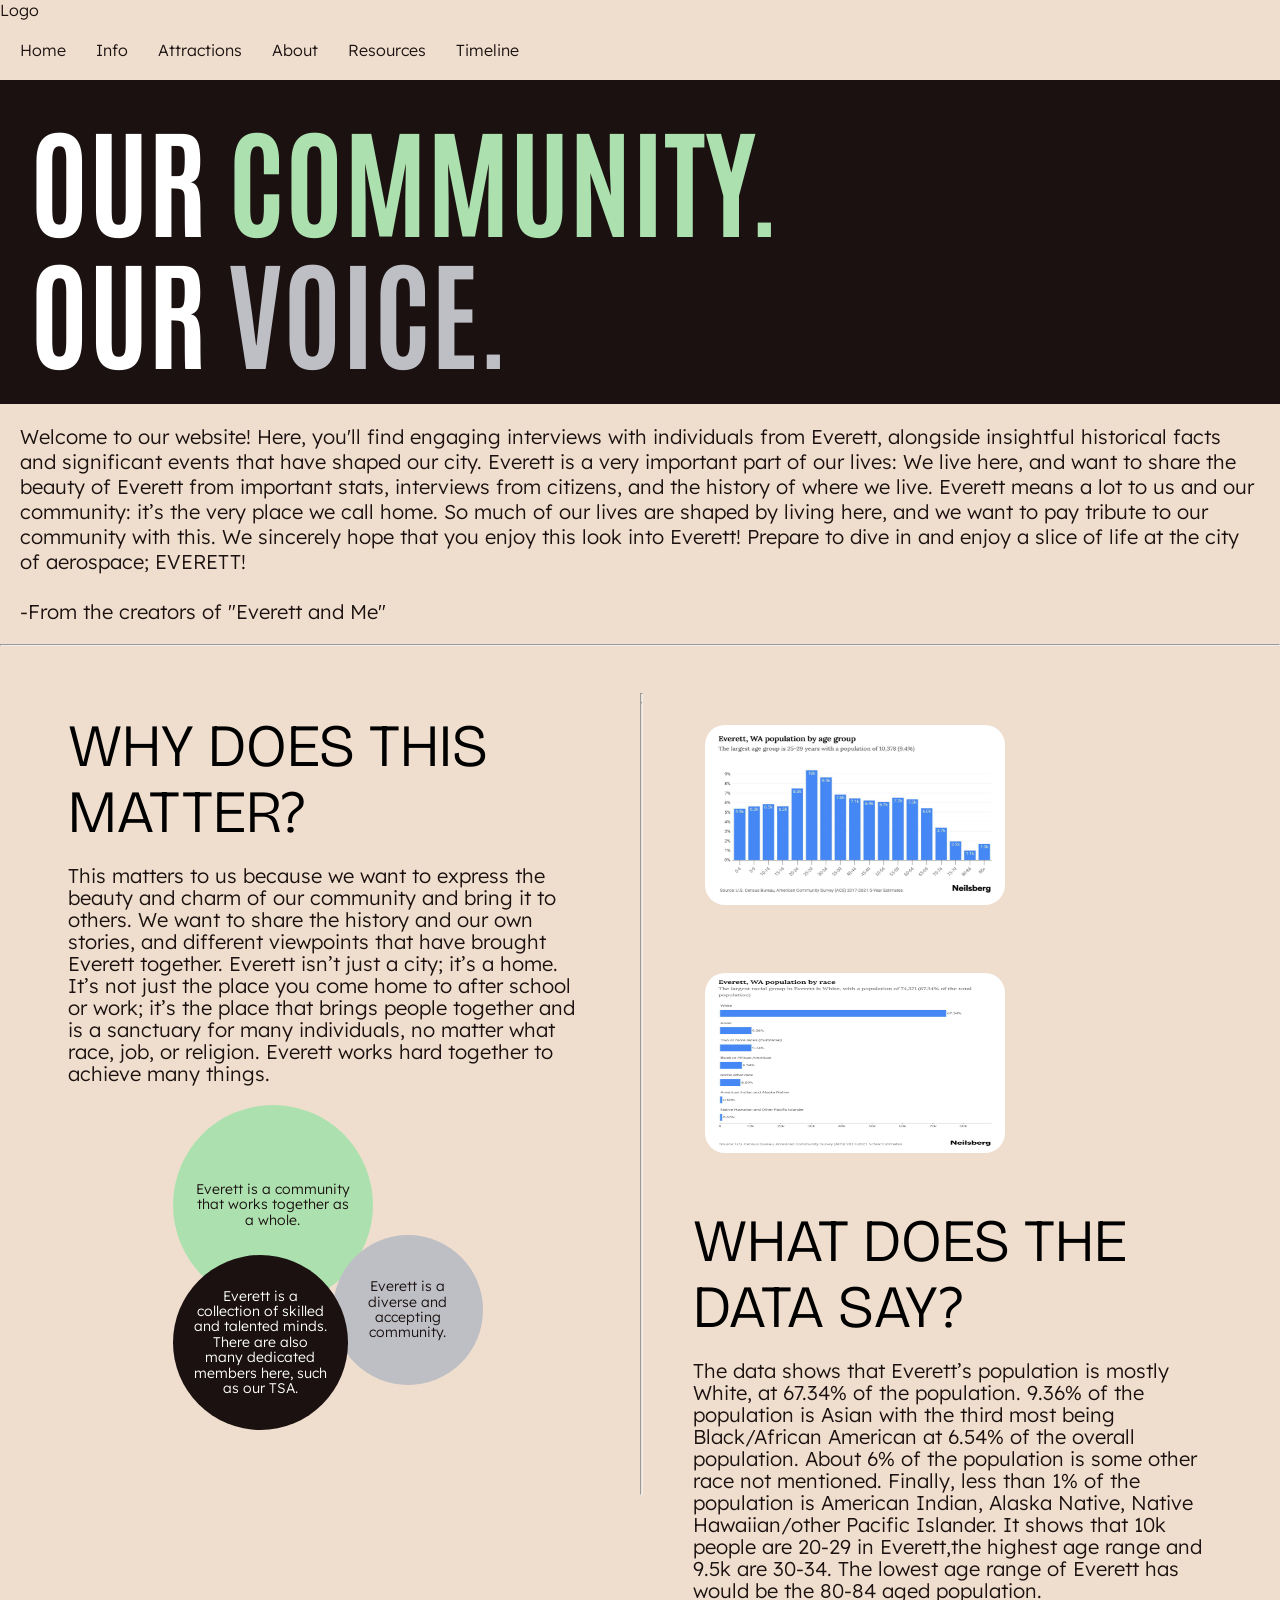
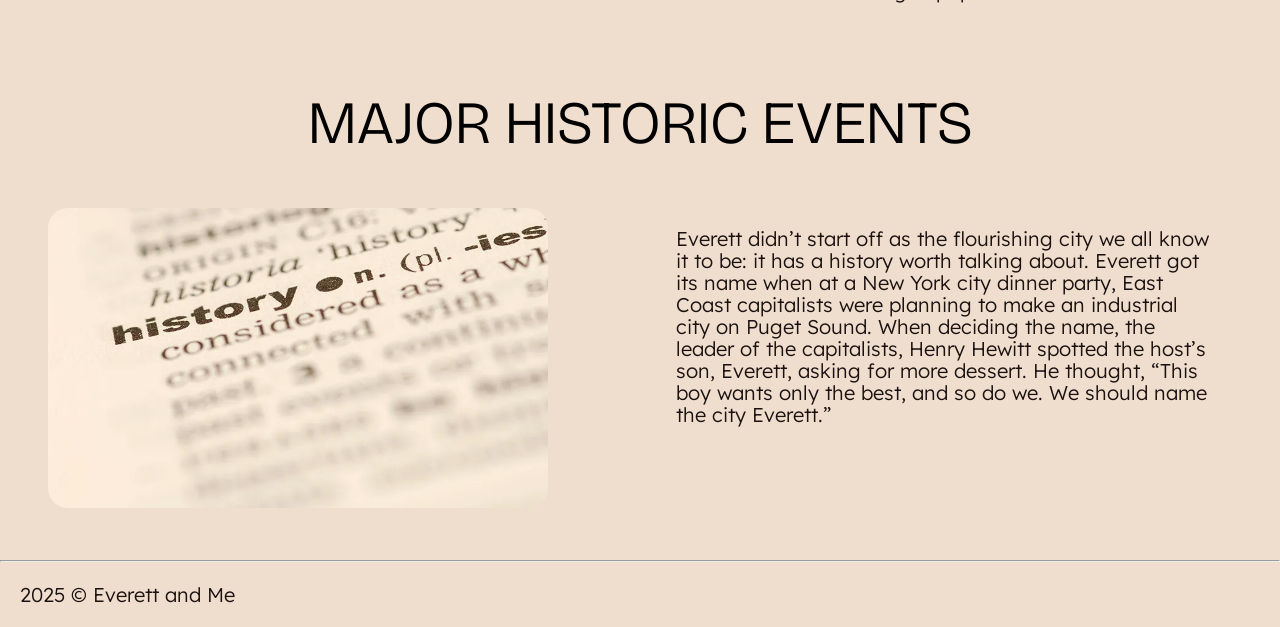
==== index.html @ 5969acb7 "initial commit" ====
<!DOCTYPE html>
<html lang="en">

<head>
  <meta charset="UTF-8">
  <meta name="viewport" content="width=device-width, initial-scale=1.0">
  <title>Everett and Me!</title>
  <link rel="stylesheet" href="./assets/global.css">
  <link rel="icon" href="./favicon.ico" type="image/x-icon">
  <link rel="preconnect" href="https://fonts.googleapis.com">
  <link rel="preconnect" href="https://fonts.gstatic.com" crossorigin>
  <link href="https://fonts.googleapis.com/css2?family=Antonio:wght@100..700&display=swap" rel="stylesheet">
  <link href="https://fonts.googleapis.com/css2?family=Lexend:wght@100..900&display=swap" rel="stylesheet">
  <link href="https://fonts.googleapis.com/css2?family=Bricolage+Grotesque:opsz,wght@12..96,200..800&display=swap"
    rel="stylesheet">
    <script src="index.js"></script>
</head>

<body>
  <header>
    <a href="index.html">Logo</a>
    <nav>
      <a href="index.html">Home</a>
      <a href="info.html">Info</a>
      <a href="attractions.html">Attractions</a>
      <a href="about.html">About</a>
      <a href="resource.html">Resources</a>
      <a href="timeline.html">Timeline</a>
      </ul>
    </nav>
  </header>
  <main>
    <section class="hero-banner">
      <h1>OUR <span class="accent1">COMMUNITY.</span><br>OUR <span class="accent2">VOICE.</span></h1>
    </section>

    <section>
      <p>Welcome to our website! Here, you'll find engaging interviews with individuals from Everett, alongside insightful historical facts and significant events that have shaped our city. Everett is a very important part of our lives: We live here, and want to share the beauty of Everett from important stats, interviews from citizens, and the history of where we live. Everett means a lot to us and our community: it’s the very place we call home. So much of our lives are shaped by living here, and we want to pay tribute to our community with this. We sincerely hope that you enjoy this look into Everett! Prepare to dive in and enjoy a slice of life at the city of aerospace;  EVERETT!
          <br><br><span class="right-align">-From the creators of  "Everett and Me"</span></p>
          <span class="banner-line"><hr></span>
    </section>

    <section class="why-does-this-matter-what-does-the-data-say">
      <div>
        <h2>WHY DOES THIS MATTER?</h2>
        <p>This matters to us because we want to express the beauty and charm of our community and bring it to others. We want to share the history and our own stories, and different viewpoints that have brought Everett together.  Everett isn’t just a city; it’s a home. It’s not just the place you come home to after school or work; it’s the place that brings people together and is a sanctuary for many individuals, no matter what race, job, or religion. Everett works hard together to achieve many things.</p>
          <span class="circleInfo">
            <span class="container">
            <span class="green-circle">Everett is a community that works together as a whole. </span>
            <span class="black-circle">Everett is a collection of skilled and talented minds. There are also many dedicated members here, such as our TSA.</span>
            <span class="gray-circle">Everett is a diverse and accepting community.</span>
          </div>
      </div>
     <div class="vertical"><hr></div>
      <div>
        <div>
          <img  class="age-group-population-chart" src="assets/everett-wa-population-by-age-group-chart.jpeg">
          <img class="race-population-chart" src="assets/everett-wa-population-by-race.jpeg">
        </div>
        <div>
          <h2>WHAT DOES THE DATA SAY?</h2>
          <p>The data shows that Everett’s population is mostly White, at 67.34% of the population. 9.36% of the population is Asian with the third most being Black/African American at 6.54% of the overall population. About 6% of the population is some other race not mentioned. Finally, less than 1% of the population is American Indian, Alaska Native, Native Hawaiian/other Pacific Islander. It shows that 10k people are 20-29 in Everett,the highest age range and 9.5k are 30-34. The lowest age range of Everett has would be the 80-84 aged population.
        </div>
    </section>

    <section class="major-historic-events">
      <h2>MAJOR HISTORIC EVENTS</h2>
      <div>
        <img class="image" src="assets/historical-events.webp">
      </div>
      <div>
        <p>
          Everett didn’t start off as the flourishing city we all know it to be: it has a history worth talking about. Everett got its name when at a New York city dinner party, East Coast capitalists were planning to make an industrial city on Puget Sound. When deciding the name, the leader of the capitalists, Henry Hewitt spotted the host’s son, Everett, asking for more dessert. He thought, “This boy wants only the best, and so do we. We should name the city Everett.”
        </p>
      </div>
    </section>
  </main>
  <footer>
    <hr>
    <p>2025 &COPY; Everett and Me</p>
  </footer>
</body>

</html>
---- assets/global.css ----
:root{
    --heading: 'Antonio', sans-serif;
    --subheading: "Bricolage Grotesque", sans-serif;
    --bodyText: "Lexend", sans-serif;
    --almond: #efdecd;
    --licorice: #1a1110;
    --celadon: #ace1af;
    --french-gray: #bebfc5;
    --darkerAlmond: #d0bfae;
    --darkestAlmond: #b2a393;
    background-color: var(--almond);
}

html, body {
    margin: 0;
    padding: 0;
}

h1{
    font-family: var(--heading);
    font-size: 120px;
    padding: 30px;
    line-height: 1.1;
    color: white;
    margin-block-end: 20px;
    margin-block-start: 20px;
    display: block;
}

h2{
    font-family: var(--subheading);
    font-weight: 300;
    font-size: 60px;
    margin: 20px;
}

h3 {
    font-family: var(--subheading);
    font-weight: 300;
    font-size: 48px;
    align-self: center;
    justify-self: center;
}

small {
    font-family: var(--subheading);
    font-size: 15px;
    align-self: inline-start;
    margin: 20px;
}

.image {
    height: 300px;
    width: 500px;
}

img{
    border-radius: 20px;
}

.hero-banner{
    background-color: var(--licorice);
    margin-left: 0px;
    margin-right: 0px;
    margin-block-end: 0px;
    margin-block-start: 0px
}

.accent1{
    color: var(--celadon);
}

.accent2{
    color: var(--french-gray);
}

nav{
    color: #1A1110;
    font-family: var(--bodyText);
    font-optical-sizing: auto;
    font-weight: 300;
    font-style: normal;
    display: flex;
    gap: 30px;
    justify-self: flex-end;
    margin-top: 20px;
    margin-bottom: 20px;
    margin-right: 20px;
    margin-left: 20px;
}

a{
    text-decoration: none;
    color: var(--licorice);
    font-family: var(--bodyText);
    font-weight: 300;
}

a:hover{
    color: var(--celadon);
}

p, li, figcaption{
    color: var(--licorice);
    font-family: var(--bodyText);
    font-weight: 300;
    margin: 20px;
}

p, li {
    font-size: 20px;
}

figcaption{
    align-self: flex-start;
    font-size: 10px;
}

.banner-line{
    width: auto;
    height: 1px;
    color: var(--licorice);
    fill: var(--licorice);
    margin: 15px auto;
    display: block;
}

.vertical {
    display: block;
    color: var(--licorice);
    overflow: hidden;
    border-style: inset;
    border-width: 1px;
    height: 800px;
    width: 1px;
}

.vertical-medium{
    display: block;
    color: var(--licorice);
    overflow: hidden;
    border-style: inset;
    border-width: 1px;
    height: 650px;
    width: 1px;
}

.vertical-shortened {
    display: block;
    color: var(--licorice);
    overflow: hidden;
    border-style: inset;
    border-width: 1px;
    height: 500px;
    width: 1px;
}


.major-historic-events,
.crime-ratings,
.interviews,
.funko,
.imagine,
.city-quest,
.triaksha,
.ailin,
.assumpta,
.avantika {
    display: grid;
    line-height: 1.1;
    grid-template-columns: 1fr 1fr;
    gap: 32px;
    position: relative;
    margin: 48px;
}

.major-historic-events h2 {
    grid-column: 1 / span 2;
    justify-self: center;
}

.interview-image {
    height: 300px;
    width: 450px;
    align-self: center;
}

.school-ratings {
    display: grid;
    line-height: 1.1;
    grid-template-columns: 1fr 1px 1fr 1px 1fr;
    margin: 48px;

}

.why-does-this-matter-what-does-the-data-say,
.house-value-school-ratings,
.walkability-bike-bus-scores {
    display: grid;
    line-height: 1.1;
    grid-template-columns: 1fr 1px 1fr;
    gap: 32px;
    position: relative;
    margin: 48px;
}

.circle-mask {
    border-radius: 50%;
    height: 500px;
    width: 500px;
}

.funko-image {
    height: 300px;
    width: 500px;
}

.walkability-image{
    height: 250px;
    width: 500px;
}

.bus{
    height: 500px;
    width: 500px;
}

.school-ratings-image, .crime-ratings-image {
    height: 300px;
    width: 500px;
}

.age-group-population-chart, .race-population-chart {
    height: 180px;
    width: 300px;
    margin: 32px;
    align-self: center;
    justify-self: center;
}

.right-align{
    display: flex;
    justify-self: flex-end;
}

footer{
    justify-self: center;
}

.green-circle,
.black-circle,
.gray-circle {
    display: flex;
    align-items: center;
    justify-content: center;
    font-size: 14px;
    padding: 20px;
    box-sizing: border-box;
}

.green-circle {
    background-color: var(--celadon);
    border-radius: 50%;
    height: 200px;
    width: 200px;
    font-family: var(--bodyText);
    color: var(--licorice);
    font-weight: 300;
    text-align: center;
    z-index: 3;
    inset: 0 25px 0 0;
    position: absolute;
}

.black-circle{
    background-color: var(--licorice);
    border-radius: 50%;
    height: 175px;
    width: 175px;
    font-family: var(--bodyText);
    color: white;
    font-weight: 300;
    text-align: center;
    z-index: 5;
    position: absolute;
    inset: 150px 0 0 0;
    
}

.gray-circle{
    background-color: var(--french-gray);
    border-radius: 50%;
    height: 150px;
    width: 150px;
    font-family: var(--bodyText);
    color: var(--licorice);
    font-weight: 300;
    text-align: center;
    z-index: 4;
    position: absolute;
    inset: 130px 160px auto;

}

.container{
    position: relative;
    height: 320px;
    width: 310px;
}

.circleInfo{
    display: flex;
    align-items: center;
    justify-content: center;
}

.timeline {
    position: relative;
    max-width: 1200px;
    margin: 100px auto;
}

.wrapper {
    box-sizing: border-box;
    padding: 8px 36px;
    position: relative;
    width: 55%;
    background-color: var(--darkerAlmond);
    margin: 36px 0;
    border-radius: 16px;
    animation: movedown linear forwards;
    opacity: 0;
    animation-timeline: view();
    /* animation-range: contain; */
    animation-range: entry 60% entry 100%;
}

@keyframes movedown{
    0%{
        transform: translateY(-32px);
    }
    100%{
        opacity: 1;
        transform: translateY(0);
    }
}

.text-box {
    padding: 16px 24px;
    position: relative;
    border-radius: 6px;
    z-index: 1;
}

.left-wrapper {
    left: 0;
}

.right-wrapper {
    left: 50%;
}

.timeline::after {
    content: '';
    position: absolute;
    width: 6px;
    height: 100%;
    background: var(--licorice);
    z-index: 1;
    inset: 0 47.5% auto auto;
    animation: moveline 6s linear forwards;
    animation-timeline: scroll(root block); /* Animates based on vertical scroll */
}

@keyframes moveline{
    0%{
        height: 0;
    }

    100%{
        height: 100%;
    }
}

.timeline-circle {
    border-radius: 50%;
    width: 36px;
    height: 36px;
    background-color: var(--licorice);
    display: flex;
    position: absolute;
    z-index: 10;
    inset: 50% -20px auto auto;
}

.right-wrapper .timeline-circle {
    inset: 50% auto auto -27px;
}
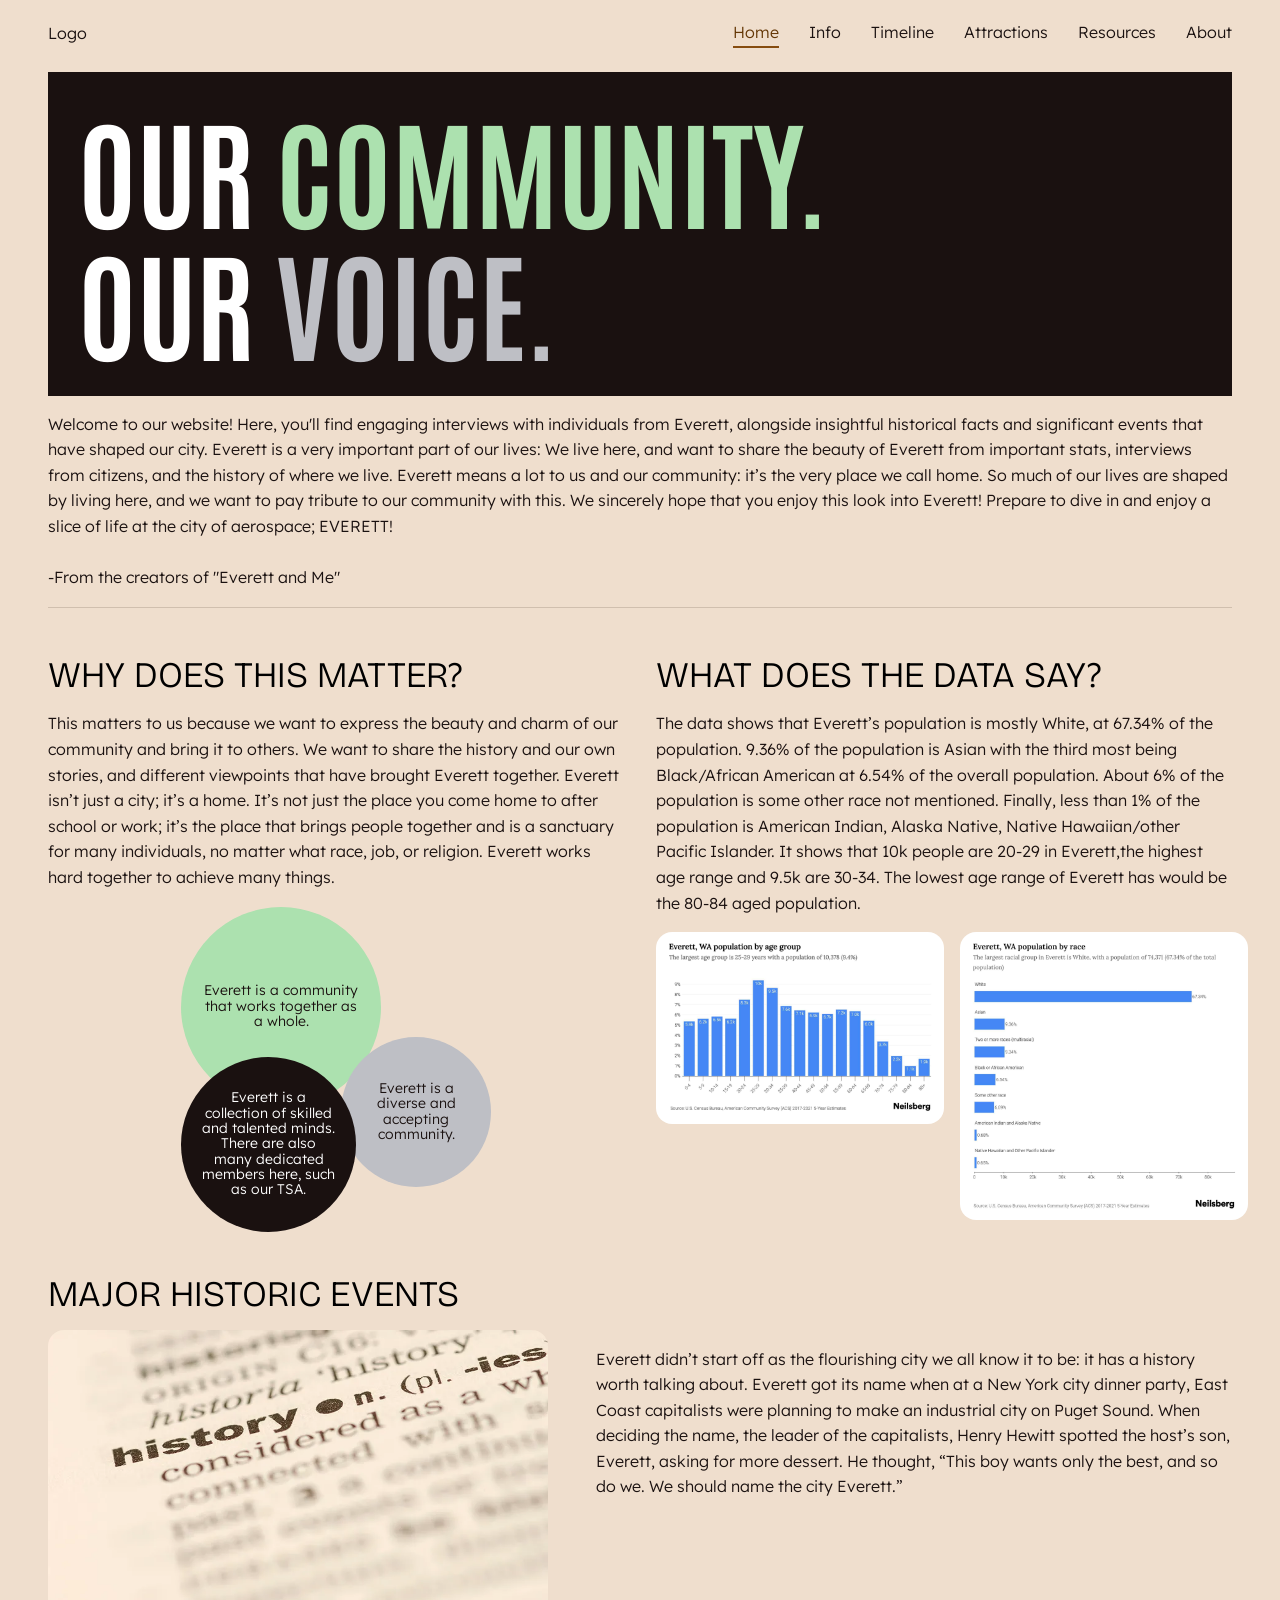
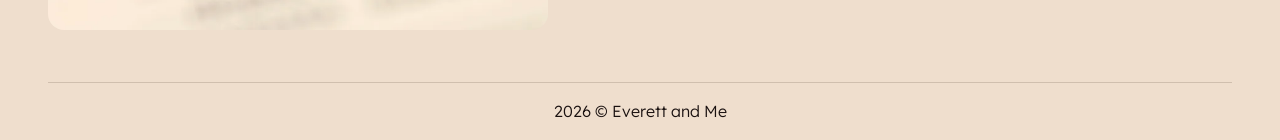
==== commit 68dab16f: "- fix layout styles - update markup - updated resources and about pages - primary nav active state u" ====
--- a/index.html
+++ b/index.html
@@ -6,79 +6,101 @@
   <meta name="viewport" content="width=device-width, initial-scale=1.0">
   <title>Everett and Me!</title>
   <link rel="stylesheet" href="./assets/global.css">
-  <link rel="icon" href="./favicon.ico" type="image/x-icon">
+  <link rel="icon" href="./assets/images/favicon.png" type="image/x-icon">
   <link rel="preconnect" href="https://fonts.googleapis.com">
   <link rel="preconnect" href="https://fonts.gstatic.com" crossorigin>
   <link href="https://fonts.googleapis.com/css2?family=Antonio:wght@100..700&display=swap" rel="stylesheet">
   <link href="https://fonts.googleapis.com/css2?family=Lexend:wght@100..900&display=swap" rel="stylesheet">
   <link href="https://fonts.googleapis.com/css2?family=Bricolage+Grotesque:opsz,wght@12..96,200..800&display=swap"
     rel="stylesheet">
-    <script src="index.js"></script>
 </head>
 
 <body>
-  <header>
-    <a href="index.html">Logo</a>
-    <nav>
-      <a href="index.html">Home</a>
-      <a href="info.html">Info</a>
-      <a href="attractions.html">Attractions</a>
-      <a href="about.html">About</a>
-      <a href="resource.html">Resources</a>
-      <a href="timeline.html">Timeline</a>
-      </ul>
-    </nav>
-  </header>
-  <main>
-    <section class="hero-banner">
-      <h1>OUR <span class="accent1">COMMUNITY.</span><br>OUR <span class="accent2">VOICE.</span></h1>
-    </section>
+  <div class="page-wrap">
+    <header>
+      <section class="content">
+        <a href="./index.html">Logo</a>
+        <nav>
+          <a href="./index.html" class="active">Home</a>
+          <a href="./info.html">Info</a>
+          <a href="./timeline.html">Timeline</a>
+          <a href="./attractions.html">Attractions</a>
+          <a href="./resource.html">Resources</a>
+          <a href="./about.html">About</a>
+          </ul>
+        </nav>
+      </section>
+    </header>
+    <main class="home-page">
+      <section class="hero-banner">
+        <h1>OUR <span class="accent1">COMMUNITY.</span><br>OUR <span class="accent2">VOICE.</span></h1>
+      </section>
 
-    <section>
-      <p>Welcome to our website! Here, you'll find engaging interviews with individuals from Everett, alongside insightful historical facts and significant events that have shaped our city. Everett is a very important part of our lives: We live here, and want to share the beauty of Everett from important stats, interviews from citizens, and the history of where we live. Everett means a lot to us and our community: it’s the very place we call home. So much of our lives are shaped by living here, and we want to pay tribute to our community with this. We sincerely hope that you enjoy this look into Everett! Prepare to dive in and enjoy a slice of life at the city of aerospace;  EVERETT!
-          <br><br><span class="right-align">-From the creators of  "Everett and Me"</span></p>
-          <span class="banner-line"><hr></span>
-    </section>
+      <section class="hero-section-description">
+        <p>Welcome to our website! Here, you'll find engaging interviews with individuals from Everett, alongside
+          insightful historical facts and significant events that have shaped our city. Everett is a very important part
+          of our lives: We live here, and want to share the beauty of Everett from important stats, interviews from
+          citizens, and the history of where we live. Everett means a lot to us and our community: it’s the very place
+          we call home. So much of our lives are shaped by living here, and we want to pay tribute to our community with
+          this. We sincerely hope that you enjoy this look into Everett! Prepare to dive in and enjoy a slice of life at
+          the city of aerospace; EVERETT!
+          <br><br><span class="right-align">-From the creators of "Everett and Me"</span>
+        </p>
+        <span class="banner-line"></span>
+      </section>
 
-    <section class="why-does-this-matter-what-does-the-data-say">
-      <div>
-        <h2>WHY DOES THIS MATTER?</h2>
-        <p>This matters to us because we want to express the beauty and charm of our community and bring it to others. We want to share the history and our own stories, and different viewpoints that have brought Everett together.  Everett isn’t just a city; it’s a home. It’s not just the place you come home to after school or work; it’s the place that brings people together and is a sanctuary for many individuals, no matter what race, job, or religion. Everett works hard together to achieve many things.</p>
+      <section class="why-does-this-matter-what-does-the-data-say">
+        <div>
+          <h2>WHY DOES THIS MATTER?</h2>
+          <p>This matters to us because we want to express the beauty and charm of our community and bring it to others.
+            We want to share the history and our own stories, and different viewpoints that have brought Everett
+            together. Everett isn’t just a city; it’s a home. It’s not just the place you come home to after school or
+            work; it’s the place that brings people together and is a sanctuary for many individuals, no matter what
+            race, job, or religion. Everett works hard together to achieve many things.</p>
           <span class="circleInfo">
             <span class="container">
-            <span class="green-circle">Everett is a community that works together as a whole. </span>
-            <span class="black-circle">Everett is a collection of skilled and talented minds. There are also many dedicated members here, such as our TSA.</span>
-            <span class="gray-circle">Everett is a diverse and accepting community.</span>
-          </div>
-      </div>
-     <div class="vertical"><hr></div>
-      <div>
-        <div>
-          <img  class="age-group-population-chart" src="assets/everett-wa-population-by-age-group-chart.jpeg">
-          <img class="race-population-chart" src="assets/everett-wa-population-by-race.jpeg">
+              <span class="green-circle">Everett is a community that works together as a whole. </span>
+              <span class="black-circle">Everett is a collection of skilled and talented minds. There are also many
+                dedicated members here, such as our TSA.</span>
+              <span class="gray-circle">Everett is a diverse and accepting community.</span>
+
         </div>
         <div>
           <h2>WHAT DOES THE DATA SAY?</h2>
-          <p>The data shows that Everett’s population is mostly White, at 67.34% of the population. 9.36% of the population is Asian with the third most being Black/African American at 6.54% of the overall population. About 6% of the population is some other race not mentioned. Finally, less than 1% of the population is American Indian, Alaska Native, Native Hawaiian/other Pacific Islander. It shows that 10k people are 20-29 in Everett,the highest age range and 9.5k are 30-34. The lowest age range of Everett has would be the 80-84 aged population.
+          <p>The data shows that Everett’s population is mostly White, at 67.34% of the population. 9.36% of the
+            population is Asian with the third most being Black/African American at 6.54% of the overall population.
+            About 6% of the population is some other race not mentioned. Finally, less than 1% of the population is
+            American Indian, Alaska Native, Native Hawaiian/other Pacific Islander. It shows that 10k people are 20-29
+            in Everett,the highest age range and 9.5k are 30-34. The lowest age range of Everett has would be the 80-84
+            aged population.
+          <div class="charts-container">
+            <img class="age-group-population-chart" src="./assets/images/everett-wa-population-by-age-group-chart.jpeg">
+            <img class="race-population-chart" src="./assets/images/everett-wa-population-by-race.jpeg">
+          </div>
         </div>
-    </section>
+      </section>
 
-    <section class="major-historic-events">
-      <h2>MAJOR HISTORIC EVENTS</h2>
-      <div>
-        <img class="image" src="assets/historical-events.webp">
-      </div>
-      <div>
-        <p>
-          Everett didn’t start off as the flourishing city we all know it to be: it has a history worth talking about. Everett got its name when at a New York city dinner party, East Coast capitalists were planning to make an industrial city on Puget Sound. When deciding the name, the leader of the capitalists, Henry Hewitt spotted the host’s son, Everett, asking for more dessert. He thought, “This boy wants only the best, and so do we. We should name the city Everett.”
-        </p>
-      </div>
-    </section>
-  </main>
-  <footer>
-    <hr>
-    <p>2025 &COPY; Everett and Me</p>
-  </footer>
+      <section class="major-historic-events">
+        <div>
+          <h2>MAJOR HISTORIC EVENTS</h2>
+          <img class="image" src="./assets/images/historical-events.webp">
+        </div>
+        <div class="text-content">
+          <p>
+            Everett didn’t start off as the flourishing city we all know it to be: it has a history worth talking about.
+            Everett got its name when at a New York city dinner party, East Coast capitalists were planning to make an
+            industrial city on Puget Sound. When deciding the name, the leader of the capitalists, Henry Hewitt spotted
+            the host’s son, Everett, asking for more dessert. He thought, “This boy wants only the best, and so do we.
+            We should name the city Everett.”
+          </p>
+        </div>
+      </section>
+    </main>
+    <footer>
+      <span class="horizontal-line"></span>
+      <p>2026 &COPY; Everett and Me</p>
+    </footer>
+  </div>
 </body>
 
-</html>+</html>
--- a/assets/global.css
+++ b/assets/global.css
@@ -1,50 +1,112 @@
-:root{
+:root {
     --heading: 'Antonio', sans-serif;
     --subheading: "Bricolage Grotesque", sans-serif;
-    --bodyText: "Lexend", sans-serif;
+    --body-text: "Lexend", sans-serif;
     --almond: #efdecd;
     --licorice: #1a1110;
     --celadon: #ace1af;
     --french-gray: #bebfc5;
-    --darkerAlmond: #d0bfae;
-    --darkestAlmond: #b2a393;
-    background-color: var(--almond);
-}
-
-html, body {
+    --darker-almond: #d0bfae;
+    --darkest-almond: #b2a393;
+    --primary-nav-hover: #864c0f;
+    --primary-nav-active: #633605;
+}
+
+html,
+body {
     margin: 0;
     padding: 0;
-}
-
-h1{
+    background-color: var(--almond);
+}
+
+body {
+    font-family: var(--bodyText);
+    font-size: 16px;
+    line-height: 1.6;
+}
+
+figure {
+    margin: 0;
+}
+
+.page-wrap {
+    max-width: 1600px;
+    margin: 0 auto;
+    display: grid;
+    grid-template-columns: 1fr;
+    grid-template-rows: auto 1fr auto;
+    min-height: 100vh;
+}
+
+header {
+    margin-inline: 24px;
+    position: sticky;
+    top: -8px;
+    z-index: 9;
+}
+
+header::before {
+    content: '';
+    display: block;
+    height: 4px;
+    position: sticky;
+    top: 60px;
+    box-shadow: 0 2px 4px rgba(0, 0, 0, 0.15);
+    margin-inline: 8px;
+    z-index: 1;
+}
+
+header::after {
+    content: '';
+    display: block;
+    height: 8px;
+    position: sticky;
+    top: 0;
+    background: linear-gradient(var(--almond), transparent);
+    z-index: 2;
+}
+
+header .content {
+    background-color: var(--almond);
+    display: flex;
+    align-items: center;
+    justify-content: space-between;
+    padding: 24px;
+    position: sticky;
+    top: 0;
+    margin-top: -16px;
+    z-index: 3;
+}
+
+h1 {
     font-family: var(--heading);
     font-size: 120px;
     padding: 30px;
     line-height: 1.1;
     color: white;
-    margin-block-end: 20px;
-    margin-block-start: 20px;
-    display: block;
-}
-
-h2{
+    margin: 0;
+    display: block;
+}
+
+h2 {
     font-family: var(--subheading);
     font-weight: 300;
-    font-size: 60px;
-    margin: 20px;
+    font-size: 36px;
+    margin-inline: 0;
+    margin-block: 0 16px;
 }
 
 h3 {
     font-family: var(--subheading);
     font-weight: 300;
-    font-size: 48px;
+    font-size: 28px;
     align-self: center;
     justify-self: center;
 }
 
 small {
     font-family: var(--subheading);
-    font-size: 15px;
+    font-size: 14px;
     align-self: inline-start;
     margin: 20px;
 }
@@ -54,75 +116,95 @@
     width: 500px;
 }
 
-img{
-    border-radius: 20px;
-}
-
-.hero-banner{
+img {
+    border-radius: 16px;
+}
+
+.hero-banner {
     background-color: var(--licorice);
-    margin-left: 0px;
-    margin-right: 0px;
-    margin-block-end: 0px;
-    margin-block-start: 0px
-}
-
-.accent1{
+    margin: 0 48px;
+}
+
+.hero-section-description {
+    margin-inline: 48px;
+    margin-block: 16px;
+}
+
+.accent1 {
     color: var(--celadon);
 }
 
-.accent2{
+.accent2 {
     color: var(--french-gray);
 }
 
-nav{
+nav {
     color: #1A1110;
-    font-family: var(--bodyText);
+    font-family: var(--body-text);
     font-optical-sizing: auto;
     font-weight: 300;
     font-style: normal;
     display: flex;
     gap: 30px;
     justify-self: flex-end;
-    margin-top: 20px;
-    margin-bottom: 20px;
-    margin-right: 20px;
-    margin-left: 20px;
-}
-
-a{
+}
+
+nav a {
+    transition: ease-in-out 0.3s;
+}
+
+a {
     text-decoration: none;
     color: var(--licorice);
-    font-family: var(--bodyText);
-    font-weight: 300;
-}
-
-a:hover{
-    color: var(--celadon);
-}
-
-p, li, figcaption{
-    color: var(--licorice);
-    font-family: var(--bodyText);
-    font-weight: 300;
-    margin: 20px;
-}
-
-p, li {
-    font-size: 20px;
-}
-
-figcaption{
+    font-family: var(--body-text);
+    font-weight: 300;
+}
+
+a:hover {
+    color: var(--primary-nav-hover);
+}
+
+nav a.active {
+    color: var(--primary-nav-active);
+}
+
+nav a.active::after {
+    content: "";
+    height: 2px;
+    width: 100%;
+    background-color: var(--primary-nav-hover);
+    display: block;
+}
+
+p,
+li,
+figcaption {
+    color: var(--licorice);
+    font-family: var(--body-text);
+    font-weight: 300;
+    margin-inline: 0;
+    margin-block: 0 16px;
+    font-size: 16px;
+    line-height: 1.6;
+}
+
+figcaption {
     align-self: flex-start;
     font-size: 10px;
 }
 
-.banner-line{
-    width: auto;
-    height: 1px;
-    color: var(--licorice);
-    fill: var(--licorice);
-    margin: 15px auto;
-    display: block;
+.banner-line {
+    margin: 16px auto;
+    display: block;
+}
+
+.banner-line,
+.horizontal-line {
+    display: block;
+    border: var(--darker-almond) solid 0;
+    border-top-width: 1px;
+    width: 100%;
+    margin-block-end: 12px;
 }
 
 .vertical {
@@ -135,7 +217,7 @@
     width: 1px;
 }
 
-.vertical-medium{
+.vertical-medium {
     display: block;
     color: var(--licorice);
     overflow: hidden;
@@ -147,14 +229,14 @@
 
 .vertical-shortened {
     display: block;
-    color: var(--licorice);
+    color: var(--darker-almond);
     overflow: hidden;
-    border-style: inset;
-    border-width: 1px;
-    height: 500px;
-    width: 1px;
-}
-
+    border-style: solid;
+    border-width: 0;
+    border-left-width: 1px;
+    height: 80%;
+    align-self: self-end;
+}
 
 .major-historic-events,
 .crime-ratings,
@@ -165,32 +247,69 @@
 .triaksha,
 .ailin,
 .assumpta,
-.avantika {
+.avantika,
+.boeing-fof,
+.angel-winds {
     display: grid;
     line-height: 1.1;
-    grid-template-columns: 1fr 1fr;
-    gap: 32px;
-    position: relative;
-    margin: 48px;
+    grid-template-columns: auto 1fr;
+    gap: 48px;
+    position: relative;
+    margin-block: 48px;
+    margin-inline: 48px;
 }
 
 .major-historic-events h2 {
     grid-column: 1 / span 2;
-    justify-self: center;
-}
-
-.interview-image {
-    height: 300px;
-    width: 450px;
-    align-self: center;
-}
-
-.school-ratings {
+}
+
+.major-historic-events .text-content {
+    margin-block-start: 72px;
+}
+
+.info-page section:not(.hero-banner, .hero-section-description, .school-ratings) {
     display: grid;
     line-height: 1.1;
-    grid-template-columns: 1fr 1px 1fr 1px 1fr;
-    margin: 48px;
-
+    grid-template-columns: auto 1fr;
+    gap: 48px;
+    position: relative;
+    margin-block: 48px;
+    margin-inline: 48px;
+}
+
+.charts-container {
+    display: flex;
+    gap: 16px;
+    align-items: flex-start;
+}
+
+.age-group-population-chart,
+.race-population-chart {
+    max-width: 50%;
+    max-height: max-content;
+}
+
+.circle-mask {
+    border-radius: 50%;
+    height: 500px;
+    width: 500px;
+}
+
+.right-align {
+    display: flex;
+    justify-self: flex-end;
+}
+
+footer {
+    margin-inline: 48px;
+    display: flex;
+    align-items: center;
+    flex-direction: column;
+}
+
+footer p {
+    margin: 0;
+    padding-block: 4px 16px;
 }
 
 .why-does-this-matter-what-does-the-data-say,
@@ -198,53 +317,10 @@
 .walkability-bike-bus-scores {
     display: grid;
     line-height: 1.1;
-    grid-template-columns: 1fr 1px 1fr;
+    grid-template-columns: 1fr 1fr;
     gap: 32px;
     position: relative;
     margin: 48px;
-}
-
-.circle-mask {
-    border-radius: 50%;
-    height: 500px;
-    width: 500px;
-}
-
-.funko-image {
-    height: 300px;
-    width: 500px;
-}
-
-.walkability-image{
-    height: 250px;
-    width: 500px;
-}
-
-.bus{
-    height: 500px;
-    width: 500px;
-}
-
-.school-ratings-image, .crime-ratings-image {
-    height: 300px;
-    width: 500px;
-}
-
-.age-group-population-chart, .race-population-chart {
-    height: 180px;
-    width: 300px;
-    margin: 32px;
-    align-self: center;
-    justify-self: center;
-}
-
-.right-align{
-    display: flex;
-    justify-self: flex-end;
-}
-
-footer{
-    justify-self: center;
 }
 
 .green-circle,
@@ -263,7 +339,7 @@
     border-radius: 50%;
     height: 200px;
     width: 200px;
-    font-family: var(--bodyText);
+    font-family: var(--body-text);
     color: var(--licorice);
     font-weight: 300;
     text-align: center;
@@ -272,27 +348,27 @@
     position: absolute;
 }
 
-.black-circle{
+.black-circle {
     background-color: var(--licorice);
     border-radius: 50%;
     height: 175px;
     width: 175px;
-    font-family: var(--bodyText);
+    font-family: var(--body-text);
     color: white;
     font-weight: 300;
     text-align: center;
     z-index: 5;
     position: absolute;
     inset: 150px 0 0 0;
-    
-}
-
-.gray-circle{
+
+}
+
+.gray-circle {
     background-color: var(--french-gray);
     border-radius: 50%;
     height: 150px;
     width: 150px;
-    font-family: var(--bodyText);
+    font-family: var(--body-text);
     color: var(--licorice);
     font-weight: 300;
     text-align: center;
@@ -302,13 +378,13 @@
 
 }
 
-.container{
+.container {
     position: relative;
     height: 320px;
     width: 310px;
 }
 
-.circleInfo{
+.circleInfo {
     display: flex;
     align-items: center;
     justify-content: center;
@@ -317,7 +393,8 @@
 .timeline {
     position: relative;
     max-width: 1200px;
-    margin: 100px auto;
+    margin-inline: auto;
+    margin-block: 48px;
 }
 
 .wrapper {
@@ -325,7 +402,7 @@
     padding: 8px 36px;
     position: relative;
     width: 55%;
-    background-color: var(--darkerAlmond);
+    background-color: var(--darker-almond);
     margin: 36px 0;
     border-radius: 16px;
     animation: movedown linear forwards;
@@ -335,25 +412,44 @@
     animation-range: entry 60% entry 100%;
 }
 
-@keyframes movedown{
-    0%{
+@keyframes movedown {
+    0% {
         transform: translateY(-32px);
     }
-    100%{
+
+    100% {
         opacity: 1;
         transform: translateY(0);
     }
 }
 
 .text-box {
-    padding: 16px 24px;
+    padding-block: 16px;
     position: relative;
     border-radius: 6px;
     z-index: 1;
 }
 
+.text-box h2 {
+    margin-block-end: 0;
+}
+
+.text-box em {
+    margin-block: 8px;
+    font-family: var(--subheading);
+    font-size: 18px;
+}
+
 .left-wrapper {
     left: 0;
+}
+
+.left-wrapper .text-box {
+    padding-inline: 0 24px;
+}
+
+.right-wrapper .text-box {
+    padding-inline: 42px 0;
 }
 
 .right-wrapper {
@@ -369,15 +465,16 @@
     z-index: 1;
     inset: 0 47.5% auto auto;
     animation: moveline 6s linear forwards;
-    animation-timeline: scroll(root block); /* Animates based on vertical scroll */
-}
-
-@keyframes moveline{
-    0%{
+    animation-timeline: scroll(root block);
+    /* Animates based on vertical scroll */
+}
+
+@keyframes moveline {
+    0% {
         height: 0;
     }
 
-    100%{
+    100% {
         height: 100%;
     }
 }
@@ -396,3 +493,53 @@
 .right-wrapper .timeline-circle {
     inset: 50% auto auto -27px;
 }
+
+.resource-urls {
+    margin-inline: 48px;
+}
+
+.resource-urls a {
+    color: var(--licorice);
+    text-decoration: underline;
+}
+
+.resource-urls a:hover,
+.resource-urls a:active {
+    color: var(--primary-nav-hover);
+}
+
+.logo {
+    height: 50px;
+    width: 50px;
+}
+
+.info-page section img,
+.attractions-page section img {
+    max-width: 440px;
+    height: 320px;
+    object-fit: cover;
+    object-position: center;
+}
+
+.info-page h2,
+.attractions-page h2 {
+    padding-top: 24px;
+}
+
+/* make about into two equal columns */
+.about-page section {
+    grid-template-columns: 1fr 1fr;
+}
+
+figure figcaption {
+    text-align: center;
+}
+
+.school-ratings {
+    display: grid;
+    grid-template-columns: repeat(3, 1fr auto);
+    gap: 48px;
+    position: relative;
+    margin-block: 48px;
+    margin-inline: 48px;
+}
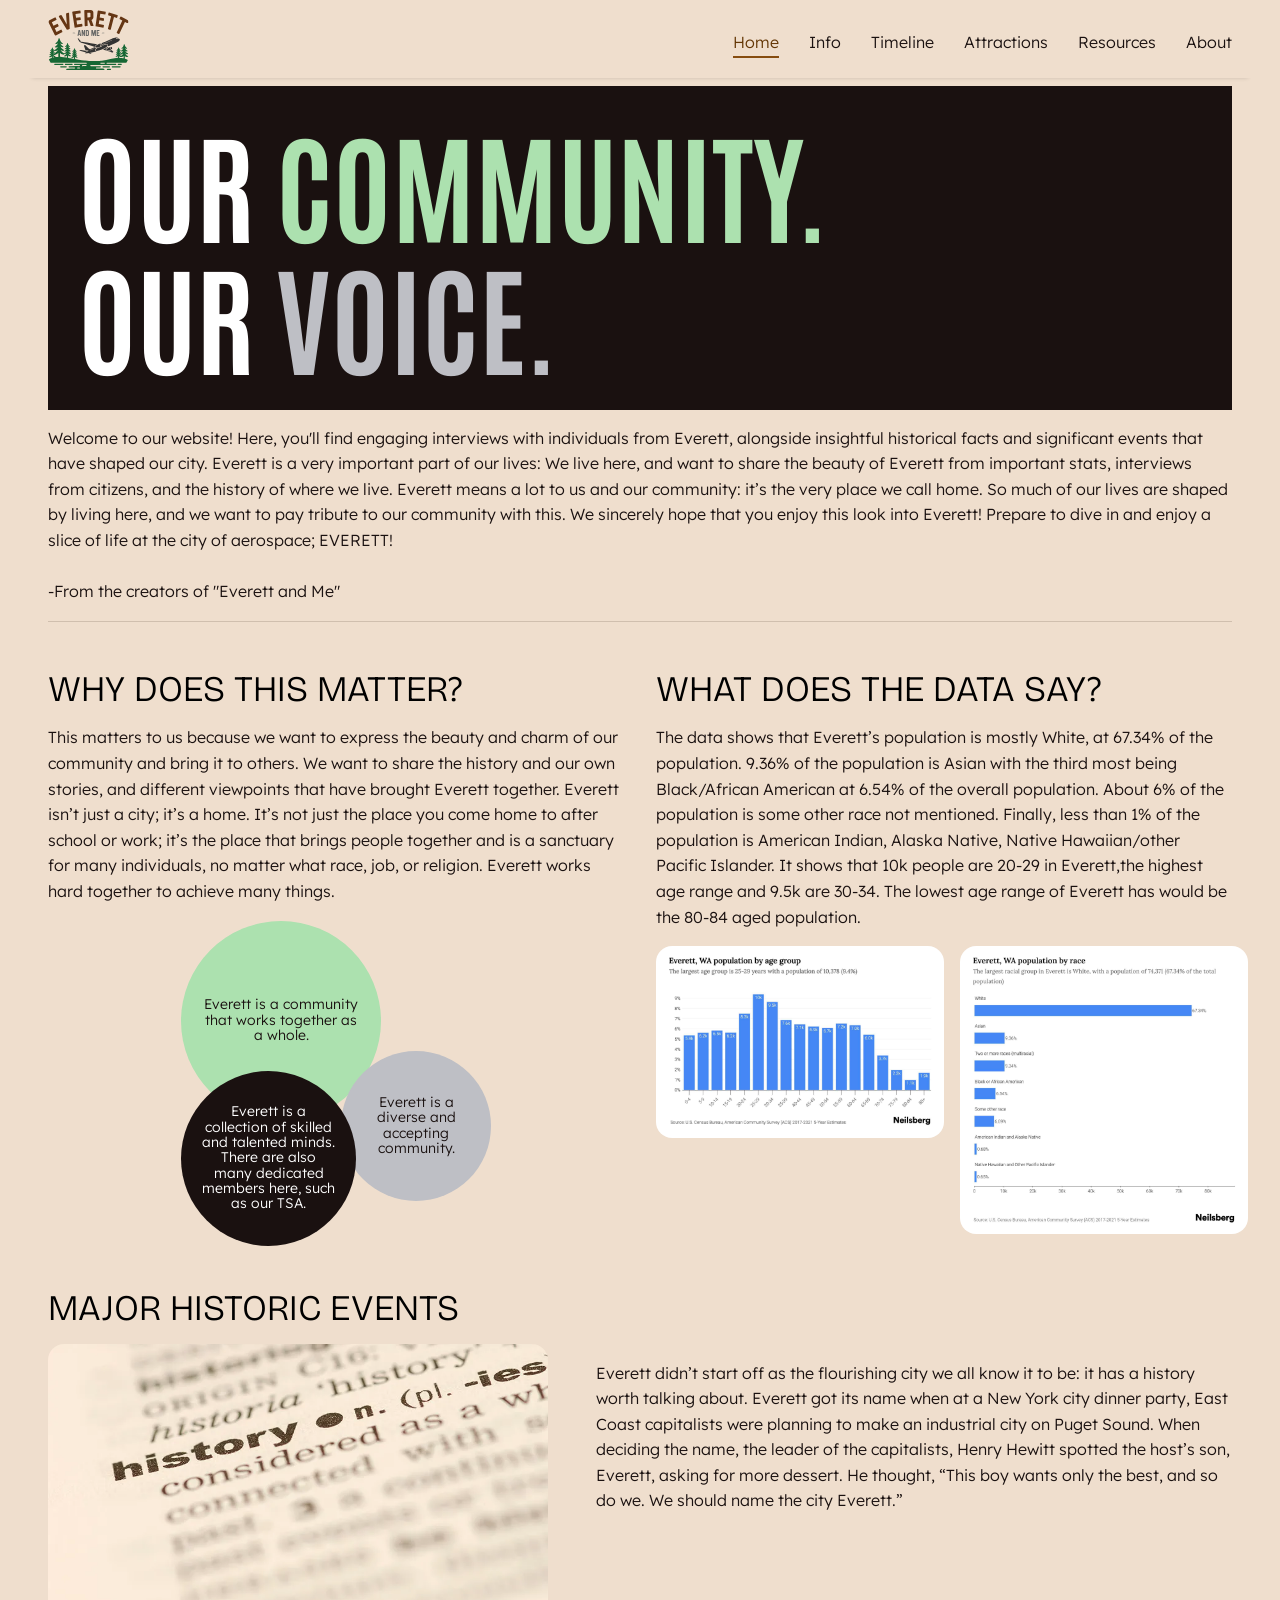
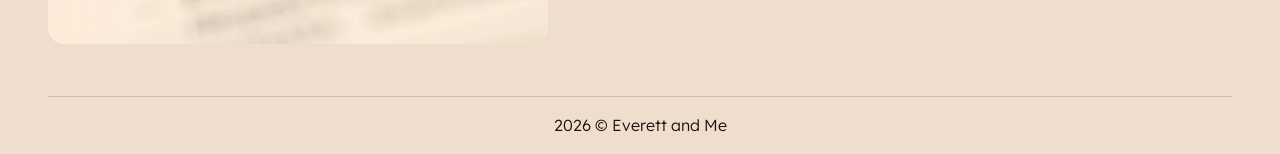
==== commit e8e27f3b: "logo and favicon updates" ====
--- a/index.html
+++ b/index.html
@@ -6,7 +6,7 @@
   <meta name="viewport" content="width=device-width, initial-scale=1.0">
   <title>Everett and Me!</title>
   <link rel="stylesheet" href="./assets/global.css">
-  <link rel="icon" href="./assets/images/favicon.png" type="image/x-icon">
+  <link rel="icon" href="./assets/images/favicon.svg" type="image/x-icon">
   <link rel="preconnect" href="https://fonts.googleapis.com">
   <link rel="preconnect" href="https://fonts.gstatic.com" crossorigin>
   <link href="https://fonts.googleapis.com/css2?family=Antonio:wght@100..700&display=swap" rel="stylesheet">
@@ -19,7 +19,7 @@
   <div class="page-wrap">
     <header>
       <section class="content">
-        <a href="./index.html">Logo</a>
+        <a href="./index.html"><img class="logo" src="./assets/images/everett_and_me_logo.svg" alt="Everett and me logo" /></a>
         <nav>
           <a href="./index.html" class="active">Home</a>
           <a href="./info.html">Info</a>
--- a/assets/global.css
+++ b/assets/global.css
@@ -48,9 +48,9 @@
 header::before {
     content: '';
     display: block;
-    height: 4px;
+    height: 8px;
     position: sticky;
-    top: 60px;
+    top: 68px;
     box-shadow: 0 2px 4px rgba(0, 0, 0, 0.15);
     margin-inline: 8px;
     z-index: 1;
@@ -62,7 +62,7 @@
     height: 8px;
     position: sticky;
     top: 0;
-    background: linear-gradient(var(--almond), transparent);
+    background: linear-gradient(var(--almond));
     z-index: 2;
 }
 
@@ -71,10 +71,11 @@
     display: flex;
     align-items: center;
     justify-content: space-between;
-    padding: 24px;
+    padding-inline: 24px;
+    padding-block: 8px 0px;
     position: sticky;
     top: 0;
-    margin-top: -16px;
+    margin-top: -6px;
     z-index: 3;
 }
 
@@ -509,8 +510,9 @@
 }
 
 .logo {
-    height: 50px;
-    width: 50px;
+    height: 60px;
+    max-width: 100%;
+    object-fit: contain;
 }
 
 .info-page section img,
@@ -543,3 +545,7 @@
     margin-block: 48px;
     margin-inline: 48px;
 }
+
+.school-ratings h3 {
+    margin-block-start: 0;
+}
